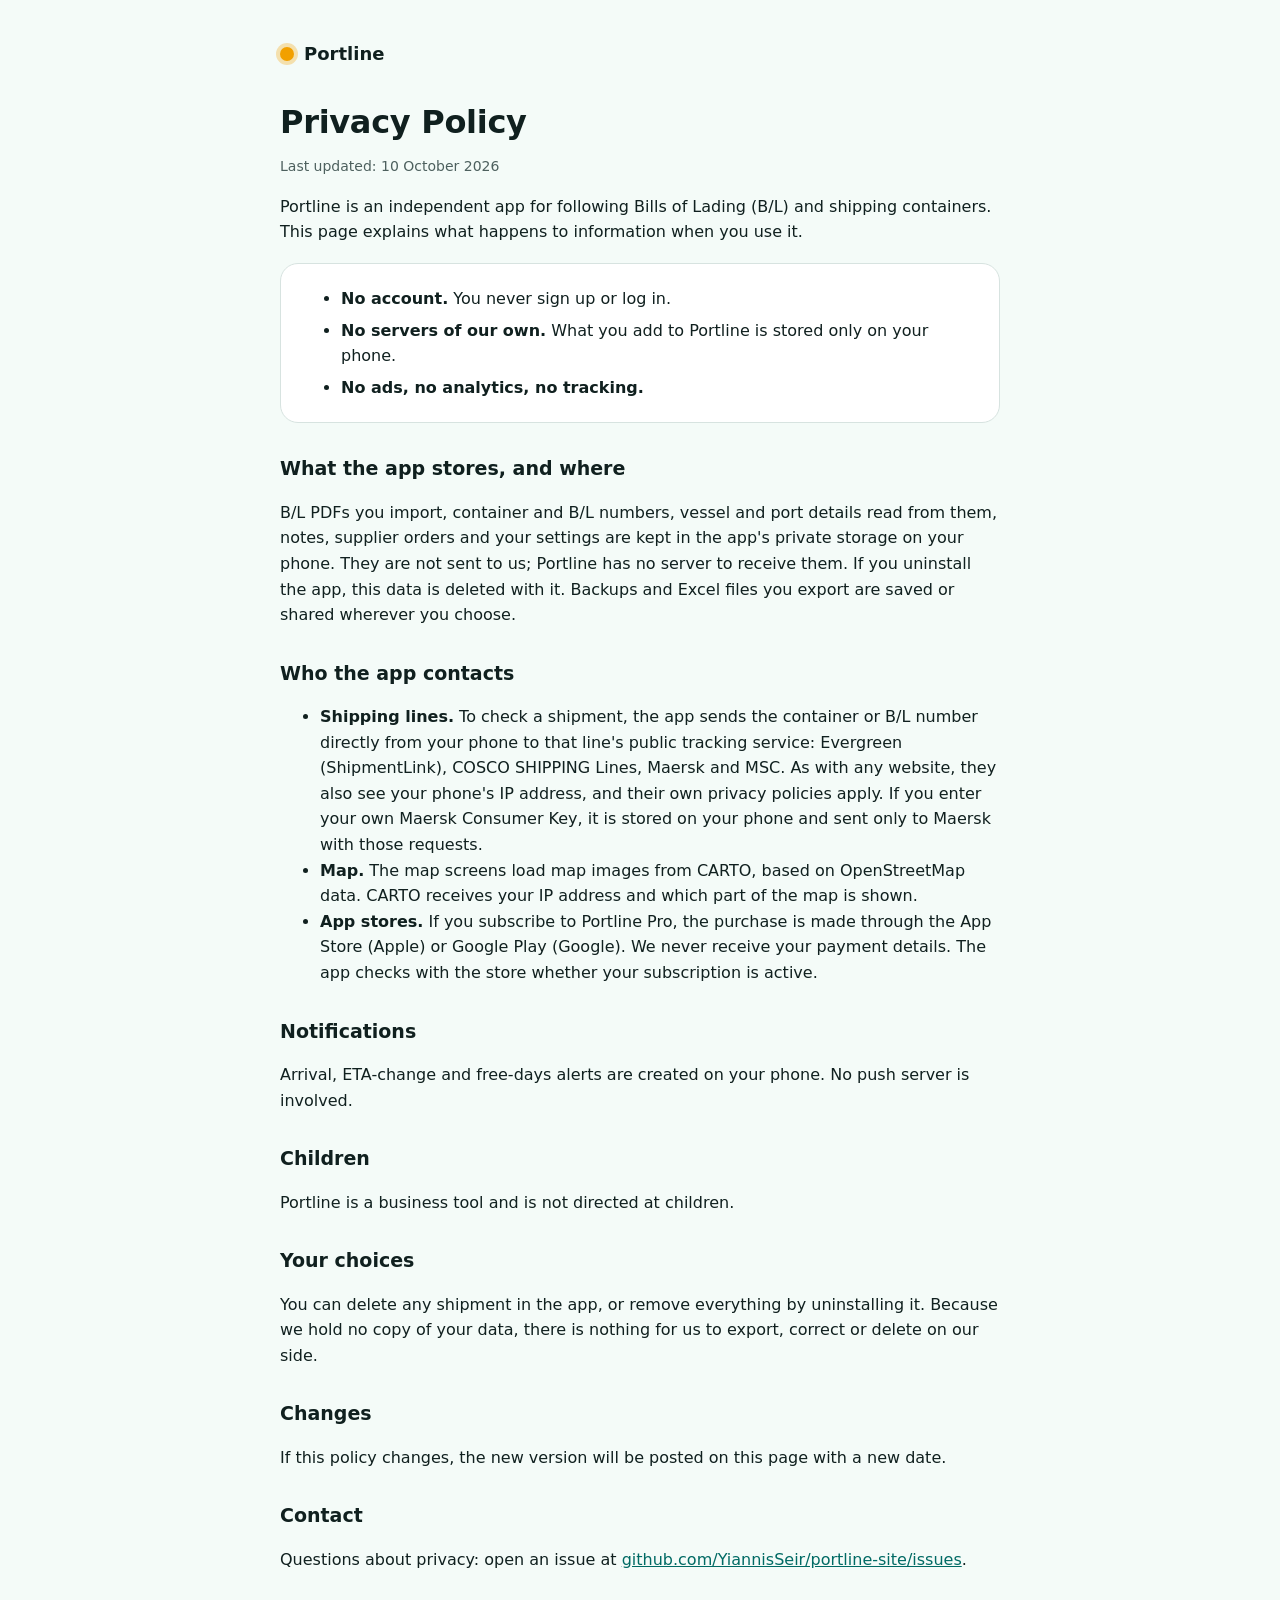
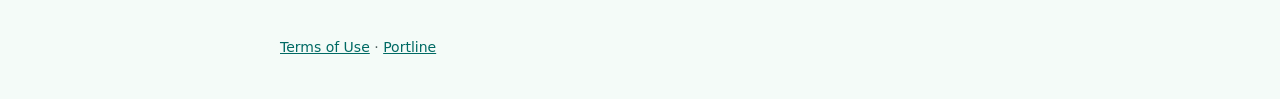
==== privacy/index.html @ 8c1a659a "Portline website: Privacy Policy and Terms of Use" ====
<!doctype html>
<html lang="en">
<head>
<meta charset="utf-8">
<meta name="viewport" content="width=device-width, initial-scale=1">
<title>Portline – Privacy Policy</title>
<link rel="stylesheet" href="../style.css">
</head>
<body>
<header><a class="home" href="../"><span class="dot"></span>Portline</a></header>
<main>
  <h1>Privacy Policy</h1>
  <p class="date">Last updated: 10 October 2026</p>
  <p>Portline is an independent app for following Bills of Lading (B/L) and shipping containers. This page explains
     what happens to information when you use it.</p>

  <div class="box"><ul>
    <li><b>No account.</b> You never sign up or log in.</li>
    <li><b>No servers of our own.</b> What you add to Portline is stored only on your phone.</li>
    <li><b>No ads, no analytics, no tracking.</b></li>
  </ul></div>

  <h2>What the app stores, and where</h2>
  <p>B/L PDFs you import, container and B/L numbers, vessel and port details read from them, notes, supplier orders
     and your settings are kept in the app's private storage on your phone. They are not sent to us; Portline has no
     server to receive them. If you uninstall the app, this data is deleted with it. Backups and Excel files you
     export are saved or shared wherever you choose.</p>

  <h2>Who the app contacts</h2>
  <ul>
    <li><b>Shipping lines.</b> To check a shipment, the app sends the container or B/L number directly from your phone
        to that line's public tracking service: Evergreen (ShipmentLink), COSCO SHIPPING Lines, Maersk and MSC. As with
        any website, they also see your phone's IP address, and their own privacy policies apply. If you enter your own
        Maersk Consumer Key, it is stored on your phone and sent only to Maersk with those requests.</li>
    <li><b>Map.</b> The map screens load map images from CARTO, based on OpenStreetMap data. CARTO receives your IP
        address and which part of the map is shown.</li>
    <li><b>App stores.</b> If you subscribe to Portline Pro, the purchase is made through the App Store (Apple) or
        Google Play (Google). We never receive your payment details. The app checks with the store whether your
        subscription is active.</li>
  </ul>

  <h2>Notifications</h2>
  <p>Arrival, ETA-change and free-days alerts are created on your phone. No push server is involved.</p>

  <h2>Children</h2>
  <p>Portline is a business tool and is not directed at children.</p>

  <h2>Your choices</h2>
  <p>You can delete any shipment in the app, or remove everything by uninstalling it. Because we hold no copy of
     your data, there is nothing for us to export, correct or delete on our side.</p>

  <h2>Changes</h2>
  <p>If this policy changes, the new version will be posted on this page with a new date.</p>

  <h2>Contact</h2>
  <p>Questions about privacy: open an issue at
     <a href="https://github.com/YiannisSeir/portline-site/issues">github.com/YiannisSeir/portline-site/issues</a>.</p>
</main>
<footer><a href="../terms/">Terms of Use</a> · <a href="../">Portline</a></footer>
</body>
</html>
---- style.css ----
:root { --bg: #F4FBF8; --card: #FFFFFF; --ink: #10201F; --muted: #4D605E; --line: #D7E3E0; --accent: #006A64; --amber: #F2A000; color-scheme: light dark; }
@media (prefers-color-scheme: dark) { :root { --bg: #0E1514; --card: #172120; --ink: #E3ECEA; --muted: #9DB1AE; --line: #2A3836; --accent: #80D5CD; } }
* { box-sizing: border-box; }
body { margin: 0; background: var(--bg); color: var(--ink); font: 16px/1.6 system-ui, -apple-system, 'Segoe UI', Roboto, sans-serif; }
header { padding: 40px 20px 8px; max-width: 760px; margin: 0 auto; }
header a.home { display: inline-flex; align-items: center; gap: 10px; color: var(--ink); text-decoration: none; font-weight: 700; font-size: 18px; }
header .dot { width: 14px; height: 14px; border-radius: 7px; background: var(--amber); box-shadow: 0 0 0 4px color-mix(in srgb, var(--amber) 30%, transparent); }
main { max-width: 760px; margin: 0 auto; padding: 8px 20px 48px; }
h1 { font-size: 32px; line-height: 1.2; margin: 18px 0 4px; letter-spacing: -.3px; }
h2 { font-size: 19px; margin: 30px 0 6px; }
p, li { color: var(--ink); }
.date, .muted { color: var(--muted); font-size: 14px; }
.box { background: var(--card); border: 1px solid var(--line); border-radius: 18px; padding: 6px 20px; margin: 18px 0; }
.box li { margin: 6px 0; }
a { color: var(--accent); }
nav.links { display: flex; gap: 12px; flex-wrap: wrap; margin-top: 18px; }
nav.links a { display: inline-block; padding: 10px 18px; border-radius: 22px; background: var(--card); border: 1px solid var(--line); text-decoration: none; font-weight: 600; }
footer { max-width: 760px; margin: 0 auto; padding: 0 20px 40px; color: var(--muted); font-size: 14px; }
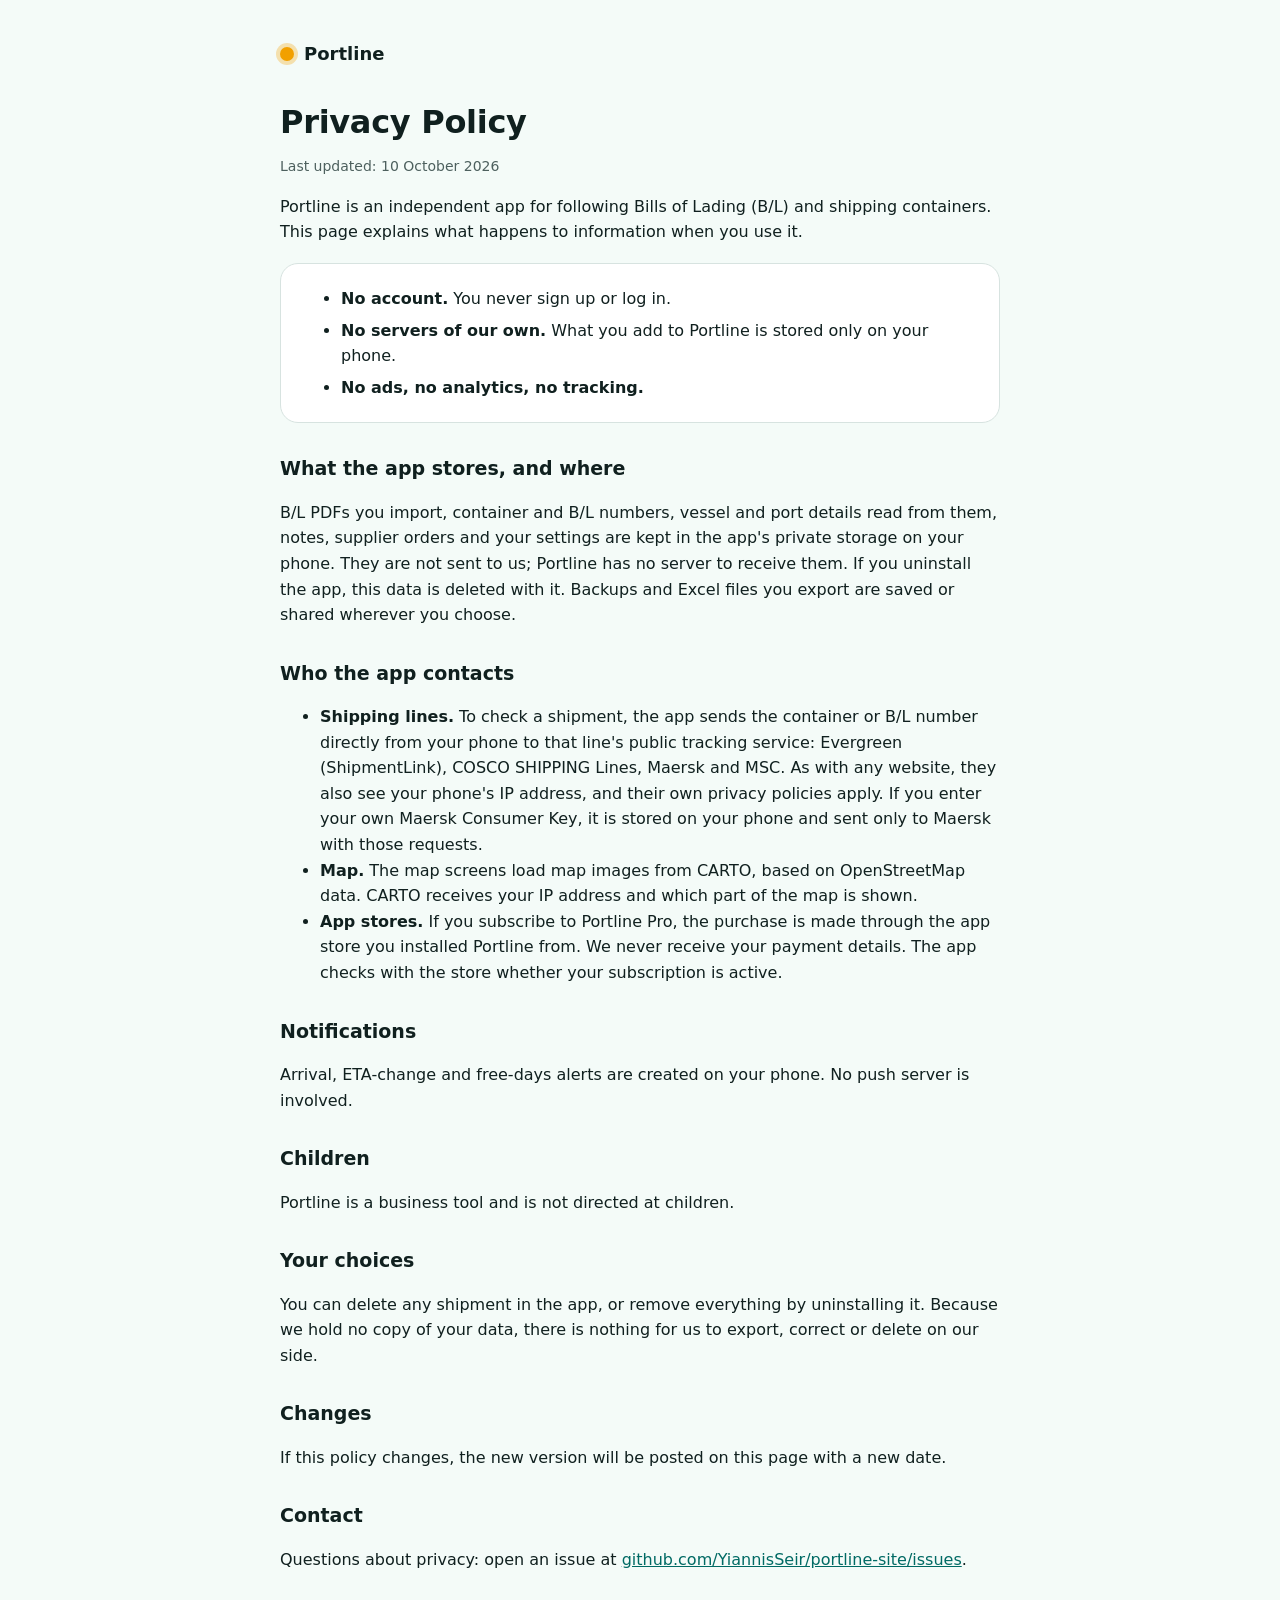
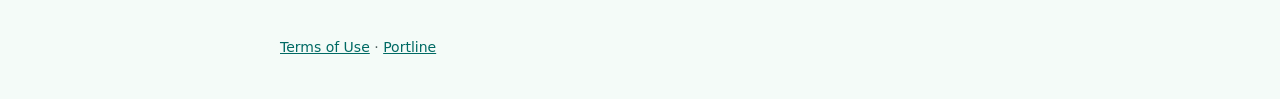
==== commit 2a726a61: "Neutral store wording" ====
--- a/privacy/index.html
+++ b/privacy/index.html
@@ -34,8 +34,8 @@
         Maersk Consumer Key, it is stored on your phone and sent only to Maersk with those requests.</li>
     <li><b>Map.</b> The map screens load map images from CARTO, based on OpenStreetMap data. CARTO receives your IP
         address and which part of the map is shown.</li>
-    <li><b>App stores.</b> If you subscribe to Portline Pro, the purchase is made through the App Store (Apple) or
-        Google Play (Google). We never receive your payment details. The app checks with the store whether your
+    <li><b>App stores.</b> If you subscribe to Portline Pro, the purchase is made through the app store you installed
+        Portline from. We never receive your payment details. The app checks with the store whether your
         subscription is active.</li>
   </ul>
 
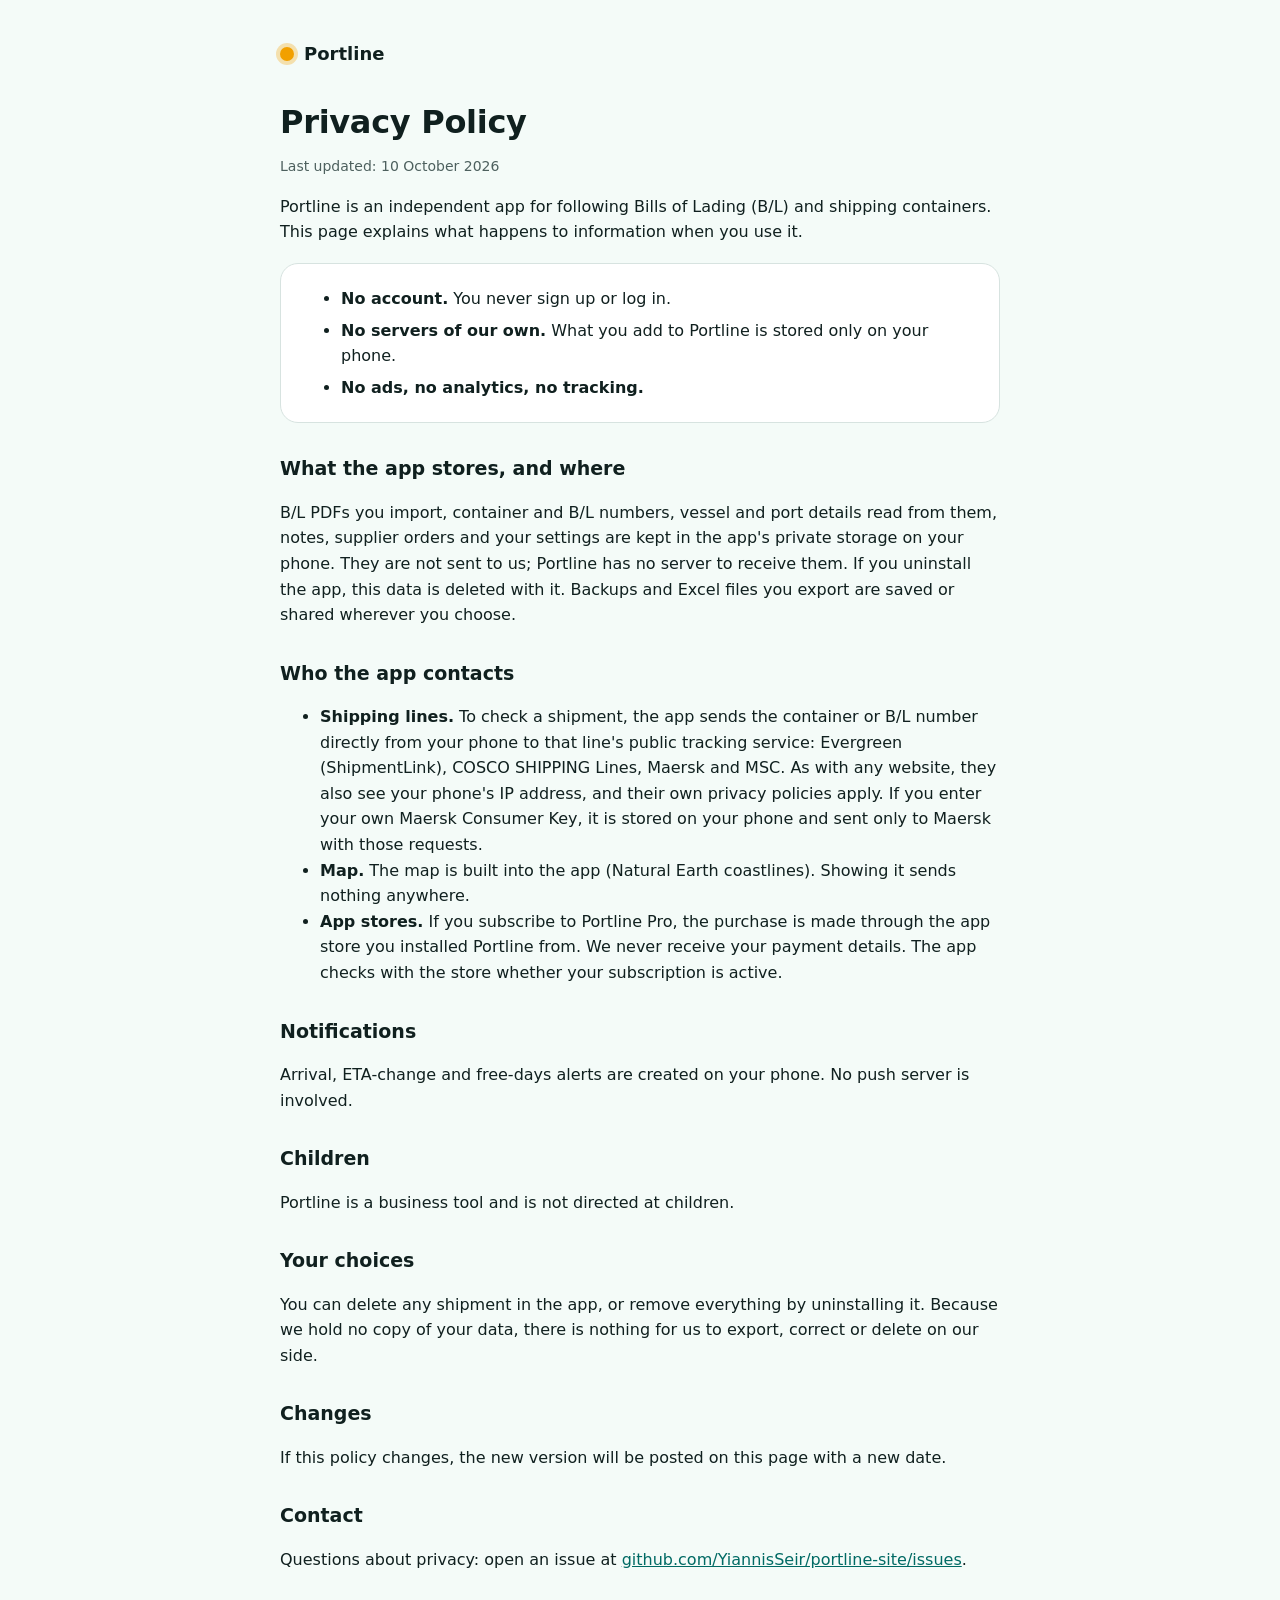
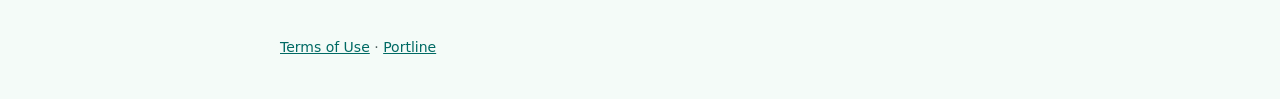
==== commit 431dffb6: "Privacy: the map is built in, nothing is sent" ====
--- a/privacy/index.html
+++ b/privacy/index.html
@@ -32,8 +32,7 @@
         to that line's public tracking service: Evergreen (ShipmentLink), COSCO SHIPPING Lines, Maersk and MSC. As with
         any website, they also see your phone's IP address, and their own privacy policies apply. If you enter your own
         Maersk Consumer Key, it is stored on your phone and sent only to Maersk with those requests.</li>
-    <li><b>Map.</b> The map screens load map images from CARTO, based on OpenStreetMap data. CARTO receives your IP
-        address and which part of the map is shown.</li>
+    <li><b>Map.</b> The map is built into the app (Natural Earth coastlines). Showing it sends nothing anywhere.</li>
     <li><b>App stores.</b> If you subscribe to Portline Pro, the purchase is made through the app store you installed
         Portline from. We never receive your payment details. The app checks with the store whether your
         subscription is active.</li>
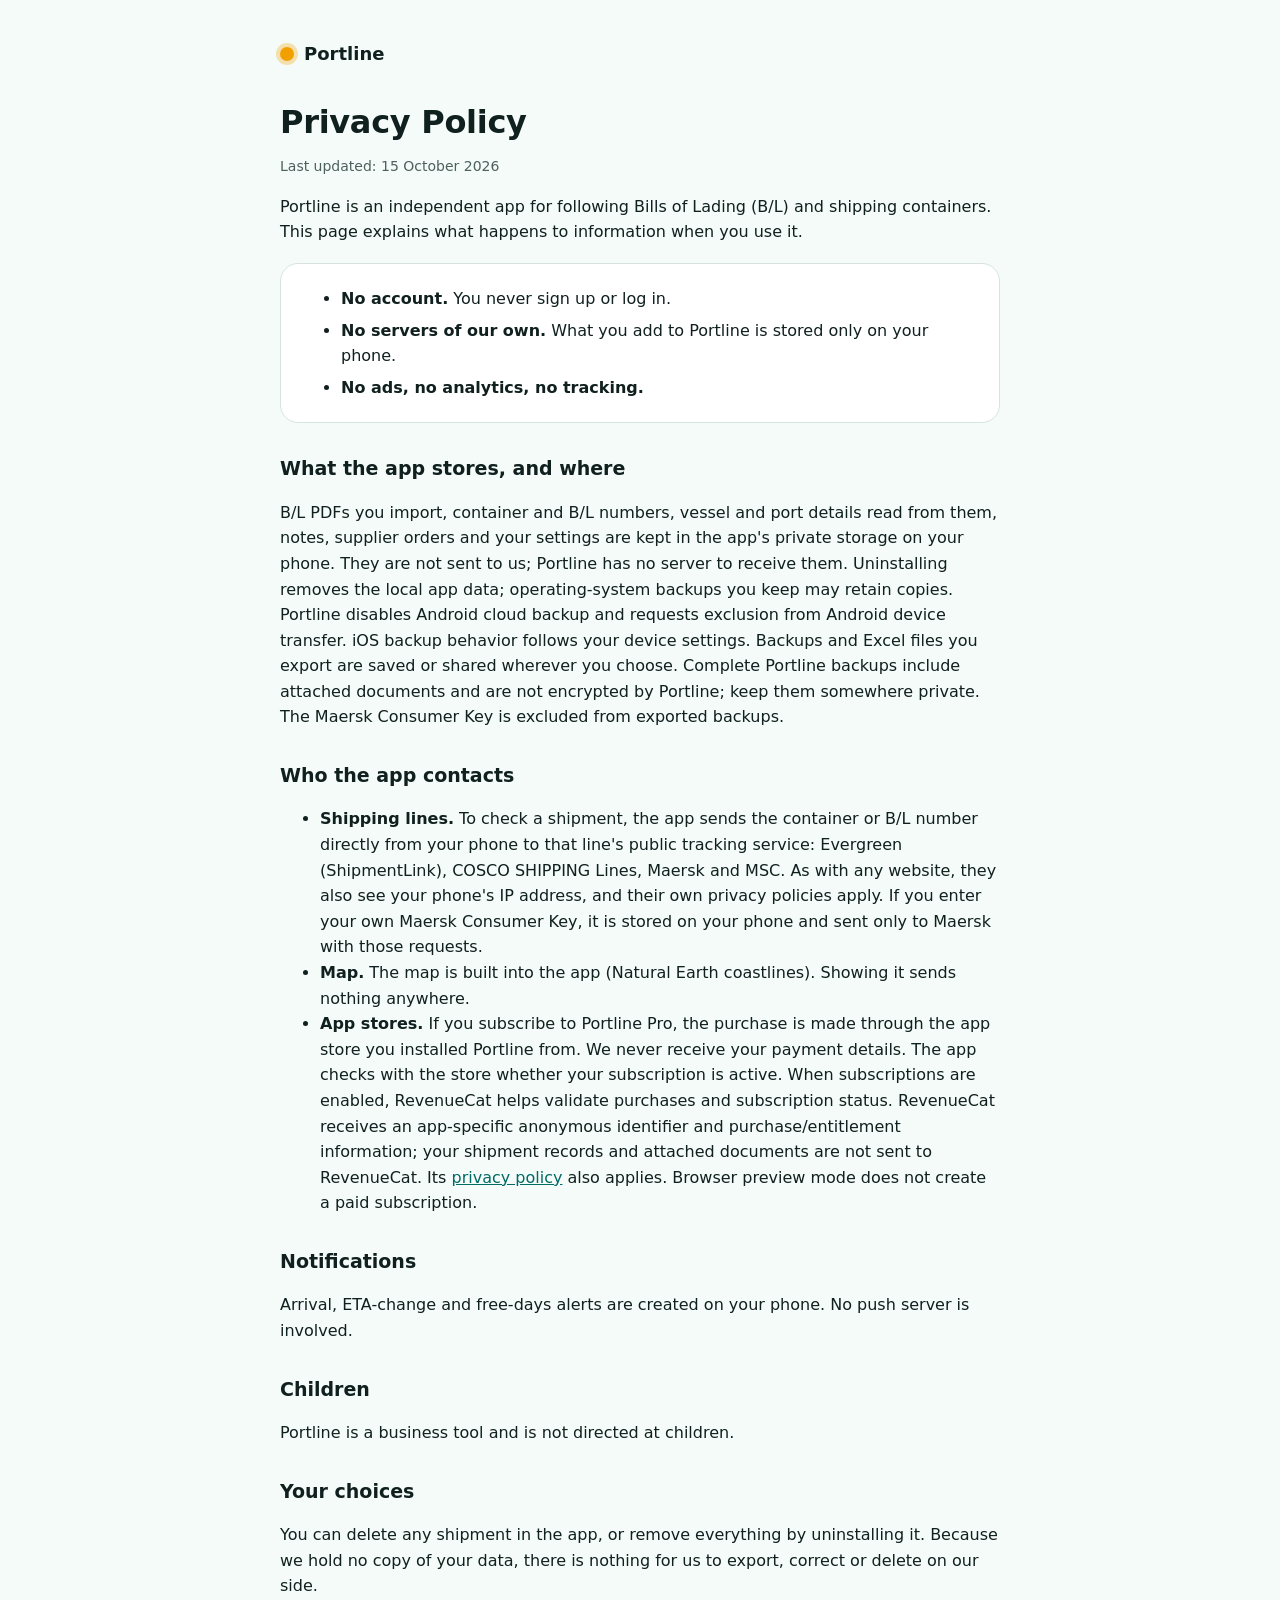
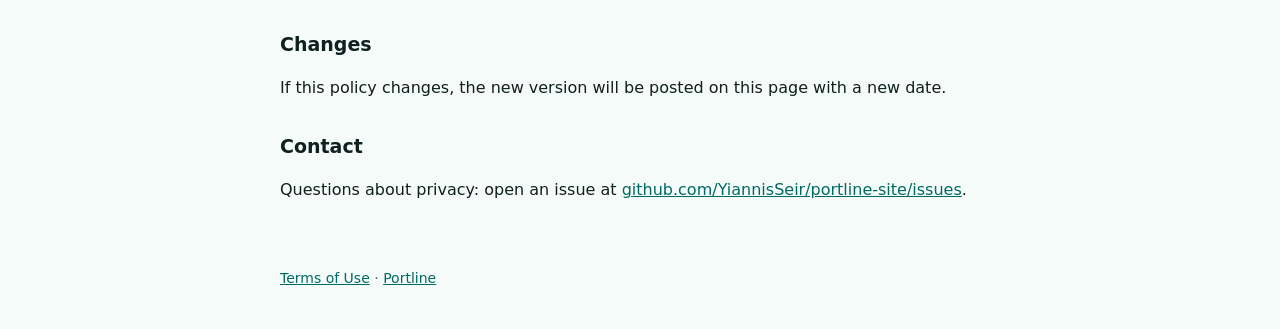
==== commit d46752ba: "Update privacy policy for backups and subscription verification" ====
--- a/privacy/index.html
+++ b/privacy/index.html
@@ -10,7 +10,7 @@
 <header><a class="home" href="../"><span class="dot"></span>Portline</a></header>
 <main>
   <h1>Privacy Policy</h1>
-  <p class="date">Last updated: 10 October 2026</p>
+  <p class="date">Last updated: 15 October 2026</p>
   <p>Portline is an independent app for following Bills of Lading (B/L) and shipping containers. This page explains
      what happens to information when you use it.</p>
 
@@ -23,8 +23,11 @@
   <h2>What the app stores, and where</h2>
   <p>B/L PDFs you import, container and B/L numbers, vessel and port details read from them, notes, supplier orders
      and your settings are kept in the app's private storage on your phone. They are not sent to us; Portline has no
-     server to receive them. If you uninstall the app, this data is deleted with it. Backups and Excel files you
-     export are saved or shared wherever you choose.</p>
+     server to receive them. Uninstalling removes the local app data; operating-system backups you keep may retain
+     copies. Portline disables Android cloud backup and requests exclusion from Android device transfer. iOS backup
+     behavior follows your device settings. Backups and Excel files you export are saved or shared wherever you choose.
+     Complete Portline backups include attached documents and are not encrypted by Portline; keep them somewhere private.
+     The Maersk Consumer Key is excluded from exported backups.</p>
 
   <h2>Who the app contacts</h2>
   <ul>
@@ -35,7 +38,10 @@
     <li><b>Map.</b> The map is built into the app (Natural Earth coastlines). Showing it sends nothing anywhere.</li>
     <li><b>App stores.</b> If you subscribe to Portline Pro, the purchase is made through the app store you installed
         Portline from. We never receive your payment details. The app checks with the store whether your
-        subscription is active.</li>
+        subscription is active. When subscriptions are enabled, RevenueCat helps validate purchases and subscription
+        status. RevenueCat receives an app-specific anonymous identifier and purchase/entitlement information; your
+        shipment records and attached documents are not sent to RevenueCat. Its
+        <a href="https://www.revenuecat.com/privacy/">privacy policy</a> also applies. Browser preview mode does not create a paid subscription.</li>
   </ul>
 
   <h2>Notifications</h2>
